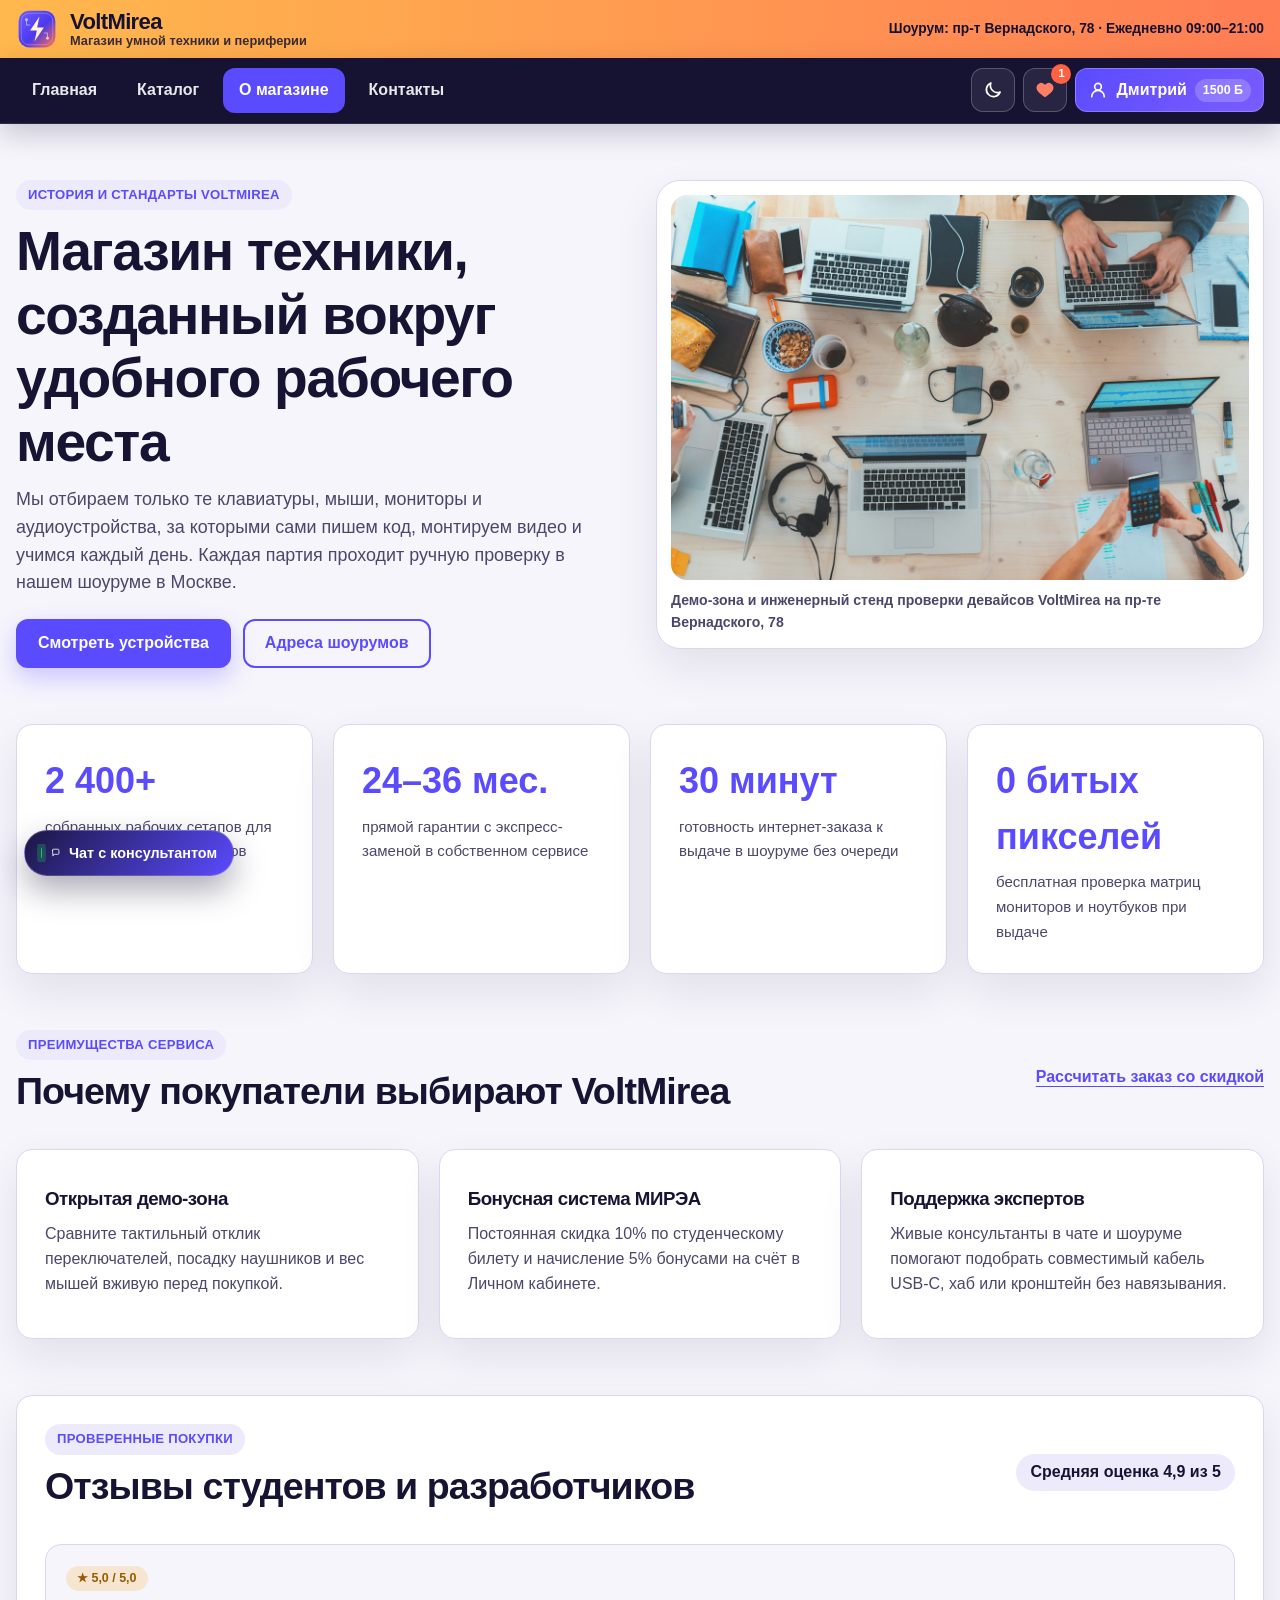
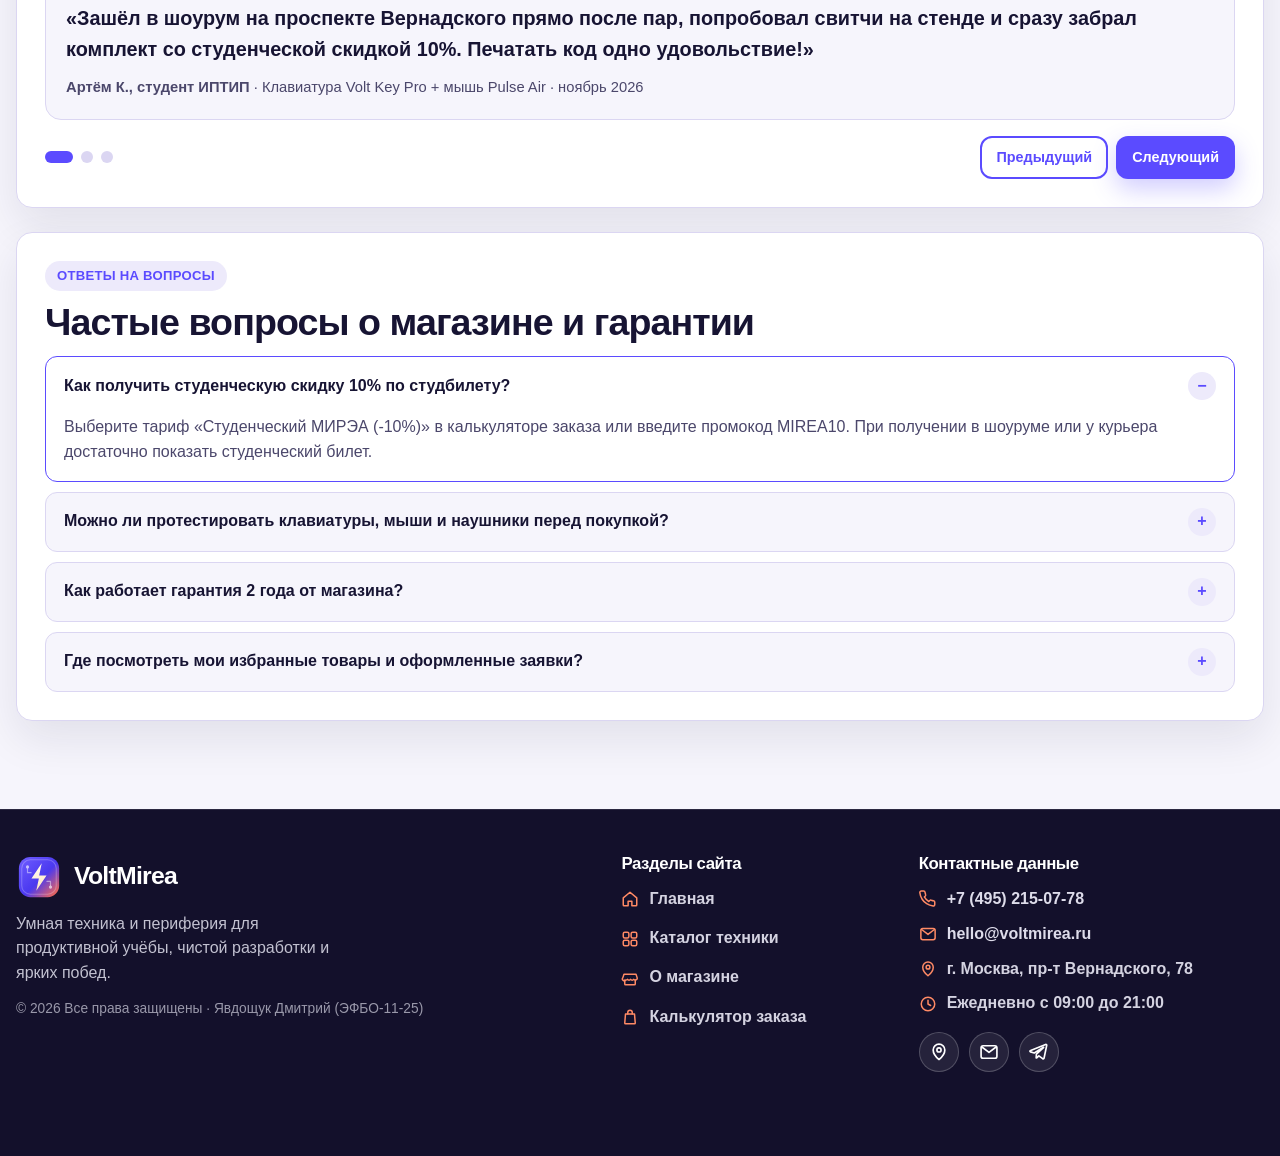
==== about.html @ ec775b54 "feat: redesign tech store on React UI and custom responsive CSS" ====
<!DOCTYPE html>
<html lang="ru">
<head>
  <meta charset="UTF-8">
  <meta name="viewport" content="width=device-width, initial-scale=1.0">
  <meta name="description" content="О магазине VoltMirea: демо-зона техники у кампуса МИРЭА, стандарты проверки, официальная гарантия, отзывы покупателей и частые вопросы.">
  <title>О магазине — VoltMirea</title>
  <script>document.documentElement.dataset.theme=localStorage.getItem('voltmirea-theme')||'light';</script>
  <link rel="stylesheet" href="css/style.css">
  <link rel="stylesheet" href="css/responsive.css">
</head>
<body data-page="about">
  <a class="skip-link" href="#main-content">Перейти к основному содержимому</a>

  <header id="react-header" class="site-header-wrap"></header>

  <main id="main-content" tabindex="-1">
    <section class="container section-block" aria-labelledby="about-title">
      <div class="product-hero-grid">
        <div>
          <span class="eyebrow-tag">История и стандарты VoltMirea</span>
          <h1 class="page-h1" id="about-title">Магазин техники, созданный вокруг удобного рабочего места</h1>
          <p class="lead-paragraph">
            Мы отбираем только те клавиатуры, мыши, мониторы и аудиоустройства, за которыми сами пишем код, монтируем видео и учимся каждый день. Каждая партия проходит ручную проверку в нашем шоуруме в Москве.
          </p>
          <div class="hero-cta-row">
            <a class="btn-volt btn-volt--primary" href="catalog.html">Смотреть устройства</a>
            <a class="btn-volt btn-volt--outline" href="contacts.html">Адреса шоурумов</a>
          </div>
        </div>

        <figure class="framed-figure">
          <picture>
            <source media="(min-width: 1024px)" srcset="images/store-showroom-1200.jpg 1200w" sizes="560px">
            <img
              src="images/store-showroom-800.jpg"
              srcset="images/store-showroom-480.jpg 480w, images/store-showroom-800.jpg 800w, images/store-showroom-1200.jpg 1200w"
              sizes="(max-width: 1023px) 92vw, 560px"
              alt="Команда инженеров и консультантов VoltMirea тестирует ноутбуки и периферию за общим столом"
              width="1200"
              height="800"
            >
          </picture>
          <figcaption>Демо-зона и инженерный стенд проверки девайсов VoltMirea на пр-те Вернадского, 78</figcaption>
        </figure>
      </div>
    </section>

    <section class="container section-block" aria-labelledby="stats-title">
      <h2 class="visually-hidden" id="stats-title">Ключевые показатели магазина</h2>
      <div class="stats-four-grid">
        <div class="stat-tile">
          <strong>2 400+</strong>
          <span>собранных рабочих сетапов для студентов и IT-специалистов</span>
        </div>
        <div class="stat-tile">
          <strong>24–36 мес.</strong>
          <span>прямой гарантии с экспресс-заменой в собственном сервисе</span>
        </div>
        <div class="stat-tile">
          <strong>30 минут</strong>
          <span>готовность интернет-заказа к выдаче в шоуруме без очереди</span>
        </div>
        <div class="stat-tile">
          <strong>0 битых пикселей</strong>
          <span>бесплатная проверка матриц мониторов и ноутбуков при выдаче</span>
        </div>
      </div>
    </section>

    <section class="container section-block" aria-labelledby="why-title">
      <div class="section-header-split">
        <div>
          <span class="eyebrow-tag">Преимущества сервиса</span>
          <h2 class="section-h2" id="why-title">Почему покупатели выбирают VoltMirea</h2>
        </div>
        <a class="text-arrow-link" href="order.html">Рассчитать заказ со скидкой</a>
      </div>

      <div class="pillars-grid">
        <article class="pillar-card">
          <h3>Открытая демо-зона</h3>
          <p>Сравните тактильный отклик переключателей, посадку наушников и вес мышей вживую перед покупкой.</p>
        </article>
        <article class="pillar-card">
          <h3>Бонусная система МИРЭА</h3>
          <p>Постоянная скидка 10% по студенческому билету и начисление 5% бонусами на счёт в Личном кабинете.</p>
        </article>
        <article class="pillar-card">
          <h3>Поддержка экспертов</h3>
          <p>Живые консультанты в чате и шоуруме помогают подобрать совместимый кабель USB-C, хаб или кронштейн без навязывания.</p>
        </article>
      </div>
    </section>

    <section class="container section-block section-block--last" aria-label="Отзывы и частые вопросы">
      <div id="react-about-app"></div>
    </section>
  </main>

  <footer id="react-footer" class="site-footer"></footer>
  <div id="react-floating-widgets"></div>

  <script src="js/vendor/react.production.min.js"></script>
  <script src="js/vendor/react-dom.production.min.js"></script>
  <script src="js/logic.js"></script>
  <script src="js/components-shell.js"></script>
  <script src="js/components-pages.js"></script>
</body>
</html>
---- css/style.css ----
:root {
  --volt-deep: #161332;
  --volt-indigo: #231e4d;
  --volt-primary: #5b4bff;
  --volt-primary-dark: #4434e2;
  --volt-coral: #ff6242;
  --volt-amber: #f59e0b;
  --volt-mint: #0d9668;
  --volt-paper: #f6f5fc;
  --volt-surface: #ffffff;
  --volt-surface-soft: #edeafb;
  --volt-ink: #171433;
  --volt-muted: #4b476b;
  --volt-line: #dbd6f2;
  --volt-shadow: 0 18px 44px rgba(22, 19, 50, 0.09);
  --volt-radius-sm: 10px;
  --volt-radius-md: 16px;
  --volt-radius-lg: 24px;
  --ease-smooth: cubic-bezier(0.22, 1, 0.36, 1);
}

html[data-theme="dark"] {
  --volt-paper: #0e0c1d;
  --volt-surface: #17142e;
  --volt-surface-soft: #221d42;
  --volt-ink: #f4f3ff;
  --volt-muted: #b8b3dc;
  --volt-line: #312a5c;
  --volt-shadow: 0 20px 48px rgba(0, 0, 0, 0.42);
}

*,
*::before,
*::after {
  box-sizing: border-box;
}

html {
  scroll-behavior: smooth;
  scroll-padding-top: 96px;
  -webkit-text-size-adjust: 100%;
}

body {
  margin: 0;
  min-height: 100svh;
  display: flex;
  flex-direction: column;
  overflow-x: hidden;
  font-family: "Manrope", -apple-system, BlinkMacSystemFont, "Segoe UI", Roboto, Arial, sans-serif;
  font-size: 16px;
  line-height: 1.55;
  color: var(--volt-ink);
  background-color: var(--volt-paper);
  transition: background-color 200ms var(--ease-smooth), color 200ms var(--ease-smooth);
}

main {
  flex: 1 0 auto;
}

img,
picture,
svg,
iframe {
  display: block;
  max-width: 100%;
  height: auto;
}

button,
input,
select,
textarea {
  font: inherit;
  color: inherit;
}

button {
  cursor: pointer;
}

a {
  color: var(--volt-primary);
  text-decoration: none;
}

html[data-theme="dark"] a {
  color: #9e93ff;
}

a:focus-visible,
button:focus-visible,
input:focus-visible,
select:focus-visible,
textarea:focus-visible,
[tabindex]:focus-visible {
  outline: 3px solid var(--volt-coral);
  outline-offset: 3px;
}

.visually-hidden {
  position: absolute !important;
  width: 1px !important;
  height: 1px !important;
  padding: 0 !important;
  margin: -1px !important;
  overflow: hidden !important;
  clip: rect(0, 0, 0, 0) !important;
  white-space: nowrap !important;
  border: 0 !important;
}

.skip-link {
  position: fixed;
  top: 12px;
  left: 12px;
  z-index: 3000;
  padding: 12px 18px;
  border-radius: var(--volt-radius-sm);
  background: var(--volt-coral);
  color: #ffffff !important;
  font-weight: 800;
  transform: translateY(-220%);
  transition: transform 180ms var(--ease-smooth);
}

.skip-link:focus,
.skip-link:focus-visible {
  transform: translateY(0);
}

.container {
  width: min(100% - 32px, 1280px);
  margin-inline: auto;
}

.section-block {
  padding-top: clamp(32px, 5vw, 56px);
}

.section-block--tight {
  padding-top: clamp(24px, 3.5vw, 40px);
}

.section-block--last {
  padding-bottom: clamp(56px, 7vw, 88px);
}

h1,
h2,
h3,
h4 {
  margin: 0 0 12px;
  font-weight: 800;
  letter-spacing: -0.025em;
  line-height: 1.15;
}

p {
  margin: 0 0 14px;
}

.page-h1,
.hero-title {
  font-size: clamp(1.9rem, 5.2vw, 3.45rem);
}

.section-h2 {
  font-size: clamp(1.5rem, 3.5vw, 2.35rem);
}

.section-h3 {
  font-size: 1.25rem;
}

.lead-paragraph,
.hero-lead {
  max-width: 60ch;
  color: var(--volt-muted);
  font-size: clamp(1rem, 1.4vw, 1.16rem);
}

.muted-note {
  margin: 0;
  color: var(--volt-muted);
}

.eyebrow-tag {
  display: inline-block;
  margin-bottom: 10px;
  padding: 5px 12px;
  border-radius: 999px;
  font-size: 0.82rem;
  font-weight: 800;
  letter-spacing: 0.02em;
  text-transform: uppercase;
  background: var(--volt-surface-soft);
  color: var(--volt-primary);
}

html[data-theme="dark"] .eyebrow-tag {
  color: #b8afff;
}

.ui-icon {
  width: 20px;
  height: 20px;
  flex-shrink: 0;
}

/* Header & Navbar */
.site-header-wrap {
  position: relative;
  z-index: 1000;
}

.topbar {
  background: linear-gradient(90deg, #ffb84d 0%, #ff7d54 100%);
  color: #161332;
  padding-block: 10px;
}

.topbar__inner {
  display: flex;
  flex-direction: column;
  align-items: flex-start;
  gap: 6px;
}

.brand-link {
  display: inline-flex;
  align-items: center;
  gap: 12px;
  color: #161332 !important;
}

.brand-link__logo {
  width: 42px;
  height: 42px;
  border-radius: 12px;
  flex-shrink: 0;
}

.brand-link__text {
  display: flex;
  flex-direction: column;
  line-height: 1.15;
}

.brand-link__name {
  font-size: 1.38rem;
  font-weight: 800;
  letter-spacing: -0.03em;
}

.brand-link__sub {
  font-size: 0.8rem;
  font-weight: 700;
  opacity: 0.85;
}

.topbar__info {
  margin: 0;
  font-size: 0.86rem;
  font-weight: 700;
}

.main-navbar {
  background: var(--volt-deep);
  color: #ffffff;
  border-bottom: 1px solid rgba(255, 255, 255, 0.1);
  box-shadow: 0 10px 28px rgba(15, 12, 36, 0.2);
}

.main-navbar__inner {
  display: flex;
  flex-wrap: wrap;
  align-items: center;
  justify-content: space-between;
  gap: 10px;
  padding-block: 10px;
}

.burger-btn {
  display: inline-flex;
  align-items: center;
  justify-content: center;
  width: 44px;
  height: 44px;
  padding: 0;
  border-radius: 12px;
  border: 1px solid rgba(255, 255, 255, 0.26);
  background: rgba(255, 255, 255, 0.06);
  color: #ffffff;
}

.burger-btn__lines {
  position: relative;
  width: 20px;
  height: 2px;
  background: currentColor;
  border-radius: 2px;
  transition: background-color 160ms ease;
}

.burger-btn__lines::before,
.burger-btn__lines::after {
  content: "";
  position: absolute;
  left: 0;
  width: 20px;
  height: 2px;
  background: #ffffff;
  border-radius: 2px;
  transition: transform 180ms ease;
}

.burger-btn__lines::before {
  top: -6px;
}

.burger-btn__lines::after {
  top: 6px;
}

.burger-btn__lines.is-open {
  background: transparent;
}

.burger-btn__lines.is-open::before {
  transform: translateY(6px) rotate(45deg);
}

.burger-btn__lines.is-open::after {
  transform: translateY(-6px) rotate(-45deg);
}

.nav-links {
  display: none;
  width: 100%;
  order: 3;
  flex-direction: column;
  gap: 6px;
  list-style: none;
  margin: 4px 0 0;
  padding: 8px 0 4px;
  border-top: 1px solid rgba(255, 255, 255, 0.12);
}

.nav-links.is-open {
  display: flex;
}

.nav-links__link {
  display: flex;
  align-items: center;
  min-height: 44px;
  padding: 10px 16px;
  border-radius: 12px;
  color: rgba(255, 255, 255, 0.9) !important;
  font-weight: 700;
  transition: background-color 160ms ease, color 160ms ease;
}

.nav-links__link:hover {
  background: rgba(255, 255, 255, 0.12);
  color: #ffffff !important;
}

.nav-links__link.is-active {
  background: var(--volt-primary);
  color: #ffffff !important;
}

.nav-actions {
  display: flex;
  align-items: center;
  gap: 8px;
}

.nav-action-btn {
  position: relative;
  display: inline-flex;
  align-items: center;
  justify-content: center;
  width: 44px;
  height: 44px;
  border-radius: 12px;
  border: 1px solid rgba(255, 255, 255, 0.22);
  background: rgba(255, 255, 255, 0.08);
  color: #ffffff;
  transition: transform 150ms ease, border-color 150ms ease, background-color 150ms ease;
}

.nav-action-btn:hover {
  border-color: #ff9c7e;
  background: rgba(255, 255, 255, 0.16);
}

.nav-action-btn--fav svg {
  color: #ff7e66;
}

.nav-action-btn__badge {
  position: absolute;
  top: -5px;
  right: -5px;
  min-width: 20px;
  height: 20px;
  padding: 0 5px;
  border-radius: 999px;
  background: var(--volt-coral);
  color: #ffffff;
  font-size: 0.72rem;
  font-weight: 800;
  display: inline-flex;
  align-items: center;
  justify-content: center;
}

.cabinet-trigger-btn {
  display: inline-flex;
  align-items: center;
  gap: 8px;
  min-height: 44px;
  padding: 6px 12px;
  border-radius: 12px;
  border: 1px solid rgba(255, 255, 255, 0.24);
  background: linear-gradient(135deg, #5b4bff 0%, #7a5cff 100%);
  color: #ffffff;
  font-weight: 700;
}

.cabinet-trigger-btn__label {
  display: none;
}

.cabinet-trigger-btn__bonus {
  padding: 2px 8px;
  border-radius: 999px;
  background: rgba(255, 255, 255, 0.2);
  font-size: 0.78rem;
  font-weight: 800;
}

/* Buttons & Badges */
.btn-volt {
  display: inline-flex;
  align-items: center;
  justify-content: center;
  gap: 8px;
  min-height: 44px;
  padding: 10px 20px;
  border-radius: 12px;
  border: 2px solid transparent;
  font-weight: 800;
  text-align: center;
  transition: transform 150ms ease, background-color 160ms ease, border-color 160ms ease, color 160ms ease;
}

.btn-volt:active {
  transform: scale(0.98);
}

.btn-volt--lg {
  min-height: 50px;
  padding: 12px 24px;
  font-size: 1.02rem;
}

.btn-volt--sm {
  min-height: 40px;
  padding: 8px 14px;
  font-size: 0.9rem;
}

.btn-volt--full {
  width: 100%;
}

.btn-volt--primary {
  background: var(--volt-primary);
  color: #ffffff !important;
  box-shadow: 0 10px 24px rgba(91, 75, 255, 0.28);
}

.btn-volt--primary:hover {
  background: var(--volt-primary-dark);
  color: #ffffff !important;
}

.btn-volt--outline {
  background: transparent;
  border-color: var(--volt-primary);
  color: var(--volt-primary) !important;
}

html[data-theme="dark"] .btn-volt--outline {
  border-color: #9e93ff;
  color: #c5bdff !important;
}

.btn-volt--outline:hover {
  background: var(--volt-primary);
  color: #ffffff !important;
}

.btn-volt--ghost {
  background: var(--volt-surface-soft);
  color: var(--volt-ink) !important;
}

.btn-volt--ghost-light {
  background: rgba(255, 255, 255, 0.12);
  border-color: rgba(255, 255, 255, 0.34);
  color: #ffffff !important;
}

.btn-volt--ghost-light:hover {
  background: rgba(255, 255, 255, 0.22);
}

.btn-volt--light {
  background: #ffffff;
  color: #161332 !important;
}

.btn-volt--light:hover {
  background: #ffe7dc;
}

.btn-volt--disabled {
  background: var(--volt-surface-soft);
  color: var(--volt-muted) !important;
  cursor: not-allowed;
}

.badge-pill {
  display: inline-flex;
  align-items: center;
  padding: 5px 11px;
  border-radius: 999px;
  font-size: 0.78rem;
  font-weight: 800;
  line-height: 1.2;
}

.badge-pill--violet {
  background: rgba(91, 75, 255, 0.14);
  color: var(--volt-primary);
}

html[data-theme="dark"] .badge-pill--violet {
  background: rgba(139, 126, 255, 0.22);
  color: #cbc4ff;
}

.badge-pill--coral {
  background: rgba(255, 98, 66, 0.16);
  color: #d93f1f;
}

html[data-theme="dark"] .badge-pill--coral {
  background: rgba(255, 98, 66, 0.25);
  color: #ff9d88;
}

.badge-pill--mint {
  background: rgba(13, 150, 104, 0.15);
  color: #097551;
}

html[data-theme="dark"] .badge-pill--mint {
  background: rgba(16, 185, 129, 0.24);
  color: #6ee7b7;
}

.badge-pill--amber {
  background: rgba(245, 158, 11, 0.18);
  color: #9a5b00;
}

html[data-theme="dark"] .badge-pill--amber {
  color: #fcd34d;
}

.badge-pill--muted {
  background: var(--volt-surface-soft);
  color: var(--volt-muted);
}

/* Hero Section */
.hero-band {
  position: relative;
  padding-block: clamp(36px, 6vw, 68px);
  background: radial-gradient(circle at 85% 18%, rgba(255, 98, 66, 0.24), transparent 42%),
              radial-gradient(circle at 12% 80%, rgba(91, 75, 255, 0.35), transparent 48%),
              linear-gradient(135deg, #15122e 0%, #241d53 60%, #1b1640 100%);
  color: #ffffff;
}

.hero-band .eyebrow-tag {
  background: rgba(255, 255, 255, 0.13);
  color: #ffd0b8;
}

.hero-band .hero-lead {
  color: rgba(244, 243, 255, 0.86);
}

.hero-grid {
  display: grid;
  grid-template-columns: 1fr;
  gap: 28px;
  align-items: center;
}

.hero-cta-row {
  display: flex;
  flex-direction: column;
  gap: 12px;
  margin-top: 22px;
}

.hero-showcase-card {
  padding: 18px;
  border-radius: var(--volt-radius-lg);
  background: rgba(255, 255, 255, 0.96);
  color: #161332;
  box-shadow: 0 24px 54px rgba(7, 5, 22, 0.4);
}

.hero-showcase-card__tag {
  margin: 0 0 10px;
  font-size: 0.82rem;
  font-weight: 800;
  text-transform: uppercase;
  letter-spacing: 0.04em;
  color: #4434e2;
}

.hero-showcase-card__img {
  width: 100%;
  aspect-ratio: 3 / 2;
  object-fit: cover;
  border-radius: var(--volt-radius-md);
}

.hero-showcase-card__foot {
  display: flex;
  flex-wrap: wrap;
  align-items: flex-end;
  justify-content: space-between;
  gap: 12px;
  margin-top: 14px;
}

.hero-showcase-card__sub {
  margin: 6px 0 0;
  font-size: 0.88rem;
  font-weight: 600;
  color: #4b476b;
}

.hero-showcase-card__price {
  margin: 0;
  font-size: 1.45rem;
  font-weight: 800;
  color: #161332;
}

/* Section Headers, Cards & Grids */
.section-header-split {
  display: flex;
  flex-direction: column;
  align-items: flex-start;
  justify-content: space-between;
  gap: 14px;
  margin-bottom: 24px;
}

.text-arrow-link {
  font-weight: 800;
  text-decoration: underline;
  text-underline-offset: 4px;
}

.pillars-grid,
.cards-grid-three,
.products-grid,
.stats-four-grid {
  display: grid;
  grid-template-columns: 1fr;
  gap: 20px;
}

.pillar-card,
.surface-card,
.stat-tile {
  padding: clamp(20px, 3vw, 28px);
  border-radius: var(--volt-radius-md);
  background: var(--volt-surface);
  border: 1px solid var(--volt-line);
  box-shadow: var(--volt-shadow);
}

.pillar-card h3 {
  margin-top: 10px;
}

.pillar-card p {
  color: var(--volt-muted);
}

.stat-tile strong {
  display: block;
  font-size: clamp(1.65rem, 3vw, 2.25rem);
  font-weight: 800;
  color: var(--volt-primary);
  margin-bottom: 6px;
}

html[data-theme="dark"] .stat-tile strong {
  color: #a99fff;
}

.stat-tile span {
  color: var(--volt-muted);
  font-size: 0.94rem;
}

.highlight-callout {
  margin-bottom: 24px;
  padding: 16px 20px;
  border-radius: var(--volt-radius-md);
  border-left: 5px solid var(--volt-coral);
  background: var(--volt-surface-soft);
}

.highlight-callout code {
  padding: 2px 7px;
  border-radius: 6px;
  background: var(--volt-surface);
  font-weight: 800;
}

/* Product Cards */
.device-card {
  display: flex;
  flex-direction: column;
  min-width: 0;
  border-radius: var(--volt-radius-md);
  background: var(--volt-surface);
  border: 1px solid var(--volt-line);
  box-shadow: var(--volt-shadow);
  overflow: hidden;
  transition: transform 200ms var(--ease-smooth), border-color 200ms ease;
}

.device-card:hover {
  transform: translateY(-4px);
  border-color: var(--volt-primary);
}

.device-card--out {
  opacity: 0.88;
}

.device-card__media {
  display: block;
  overflow: hidden;
  background: var(--volt-surface-soft);
}

.device-card__img {
  width: 100%;
  aspect-ratio: 3 / 2;
  object-fit: cover;
  transition: transform 320ms var(--ease-smooth);
}

.device-card:hover .device-card__img {
  transform: scale(1.03);
}

.device-card__body {
  display: flex;
  flex: 1 1 auto;
  flex-direction: column;
  padding: 18px;
}

.device-card__top {
  display: flex;
  align-items: center;
  justify-content: space-between;
  gap: 10px;
  margin-bottom: 10px;
}

.fav-heart-btn {
  display: inline-flex;
  align-items: center;
  justify-content: center;
  width: 40px;
  height: 40px;
  border-radius: 50%;
  border: 1px solid var(--volt-line);
  background: var(--volt-surface-soft);
  color: var(--volt-muted);
  transition: transform 150ms ease, color 150ms ease, border-color 150ms ease;
}

.fav-heart-btn:hover {
  transform: scale(1.06);
  color: var(--volt-coral);
}

.fav-heart-btn.is-active {
  color: var(--volt-coral);
  border-color: rgba(255, 98, 66, 0.45);
  background: rgba(255, 98, 66, 0.12);
}

.device-card__cat {
  margin: 0 0 6px;
  font-size: 0.82rem;
  font-weight: 700;
  color: var(--volt-muted);
}

.device-card__title {
  font-size: 1.16rem;
  margin-bottom: 8px;
  overflow-wrap: anywhere;
}

.device-card__title a {
  color: var(--volt-ink) !important;
}

.device-card__title a:hover {
  color: var(--volt-primary) !important;
}

.device-card__desc {
  color: var(--volt-muted);
  font-size: 0.93rem;
  margin-bottom: 16px;
  overflow-wrap: anywhere;
}

.device-card__price-row {
  margin-top: auto;
  display: flex;
  align-items: baseline;
  gap: 10px;
  margin-bottom: 14px;
}

.device-card__price {
  font-size: 1.32rem;
  font-weight: 800;
}

.device-card__old {
  font-size: 0.92rem;
  color: var(--volt-muted);
}

.device-card__actions {
  display: grid;
  grid-template-columns: 1fr 1fr;
  gap: 8px;
}

/* CTA Strip */
.cta-strip {
  display: flex;
  flex-direction: column;
  gap: 18px;
  padding: clamp(22px, 4vw, 36px);
  border-radius: var(--volt-radius-lg);
  background: linear-gradient(135deg, var(--volt-surface-soft) 0%, var(--volt-surface) 100%);
  border: 1px solid var(--volt-line);
}

.cta-strip__btns {
  display: flex;
  flex-direction: column;
  gap: 10px;
}

/* Catalog Page */
.catalog-top-controls {
  display: grid;
  gap: 16px;
  margin-bottom: 24px;
}

.filter-pills,
.product-switcher {
  display: flex;
  flex-wrap: wrap;
  gap: 8px;
}

.filter-pill {
  min-height: 42px;
  padding: 8px 16px;
  border-radius: 999px;
  border: 1px solid var(--volt-line);
  background: var(--volt-surface);
  font-weight: 700;
  font-size: 0.9rem;
  transition: background-color 150ms ease, color 150ms ease, border-color 150ms ease;
}

.filter-pill:hover {
  border-color: var(--volt-primary);
}

.filter-pill.is-active {
  background: var(--volt-primary);
  border-color: var(--volt-primary);
  color: #ffffff;
}

.search-sort-bar {
  display: grid;
  grid-template-columns: 1fr;
  gap: 14px;
  padding: 18px;
  border-radius: var(--volt-radius-md);
  background: var(--volt-surface);
  border: 1px solid var(--volt-line);
}

.catalog-layout {
  display: grid;
  grid-template-columns: 1fr;
  gap: 24px;
}

.catalog-filters {
  order: -1;
  min-width: 0;
  padding: 20px;
  border-radius: var(--volt-radius-md);
  background: var(--volt-surface);
  border: 1px solid var(--volt-line);
  box-shadow: var(--volt-shadow);
}

.catalog-filters__title {
  font-size: 1.15rem;
  margin-bottom: 14px;
}

.filters-stack {
  display: grid;
  gap: 14px;
}

.catalog-filters__count {
  margin: 0;
  font-size: 0.9rem;
  font-weight: 700;
  color: var(--volt-muted);
}

.catalog-results {
  min-width: 0;
}

.empty-state-box {
  padding: 32px 20px;
  text-align: center;
  border-radius: var(--volt-radius-md);
  background: var(--volt-surface);
  border: 1px dashed var(--volt-line);
}

/* Forms & Inputs */
.field-box,
.order-form__field {
  display: grid;
  gap: 6px;
  min-width: 0;
}

.field-label {
  font-size: 0.9rem;
  font-weight: 700;
}

.field-input {
  width: 100%;
  min-height: 46px;
  padding: 10px 14px;
  border-radius: 12px;
  border: 1px solid var(--volt-line);
  background: var(--volt-paper);
  color: var(--volt-ink);
}

.field-input:focus {
  border-color: var(--volt-primary);
  background: var(--volt-surface);
}

textarea.field-input {
  min-height: 110px;
  resize: vertical;
}

.check-row,
.check-tile {
  display: flex;
  align-items: flex-start;
  gap: 10px;
  font-weight: 600;
  cursor: pointer;
}

.check-row input,
.check-tile input {
  width: 20px;
  height: 20px;
  margin-top: 2px;
  flex-shrink: 0;
  accent-color: var(--volt-primary);
}

.check-tile {
  padding: 12px 14px;
  border-radius: 12px;
  border: 1px solid var(--volt-line);
  background: var(--volt-paper);
}

/* Product Detail Page & Adaptive Table */
.product-page-flow {
  display: grid;
  gap: 24px;
}

.breadcrumbs-bar {
  font-size: 0.9rem;
  font-weight: 700;
  color: var(--volt-muted);
}

.product-hero-grid {
  display: grid;
  grid-template-columns: minmax(0, 1fr);
  gap: 24px;
  align-items: start;
}

.product-media-card,
.framed-figure {
  margin: 0;
  padding: 14px;
  border-radius: var(--volt-radius-lg);
  background: var(--volt-surface);
  border: 1px solid var(--volt-line);
  box-shadow: var(--volt-shadow);
}

.product-media-card__img,
.framed-figure img {
  width: 100%;
  aspect-ratio: 3 / 2;
  object-fit: cover;
  border-radius: var(--volt-radius-md);
}

.framed-figure figcaption {
  margin-top: 10px;
  font-size: 0.88rem;
  font-weight: 600;
  color: var(--volt-muted);
}

.product-summary-panel {
  padding: clamp(20px, 3vw, 30px);
  border-radius: var(--volt-radius-lg);
  background: var(--volt-surface);
  border: 1px solid var(--volt-line);
  box-shadow: var(--volt-shadow);
}

.specs-mini-grid {
  display: grid;
  grid-template-columns: 1fr;
  gap: 10px;
  margin-block: 18px;
}

.specs-mini-card {
  padding: 12px 14px;
  border-radius: 12px;
  background: var(--volt-paper);
  border: 1px solid var(--volt-line);
}

.specs-mini-card span {
  display: block;
  font-size: 0.8rem;
  color: var(--volt-muted);
}

.product-buy-bar {
  display: flex;
  flex-direction: column;
  gap: 14px;
  padding-top: 16px;
  border-top: 1px solid var(--volt-line);
}

.product-buy-bar__price {
  font-size: 1.85rem;
  font-weight: 800;
  margin-right: 10px;
}

.product-buy-bar__btns {
  display: flex;
  flex-direction: column;
  gap: 10px;
}

.table-wrapper {
  width: 100%;
  min-width: 0;
  overflow-x: auto;
  -webkit-overflow-scrolling: touch;
  border-radius: 12px;
  border: 1px solid var(--volt-line);
}

.product-table {
  width: 100%;
  min-width: 580px;
  border-collapse: collapse;
}

.product-table th,
.product-table td {
  padding: 13px 16px;
  border-bottom: 1px solid var(--volt-line);
  text-align: left;
}

.product-table thead th {
  background: var(--volt-surface-soft);
  font-weight: 800;
}

.product-table tbody tr:last-child th,
.product-table tbody tr:last-child td {
  border-bottom: none;
}

/* Checklist */
.checklist-header {
  display: flex;
  flex-wrap: wrap;
  align-items: flex-start;
  justify-content: space-between;
  gap: 12px;
  margin-bottom: 14px;
}

.progress-track {
  height: 10px;
  border-radius: 999px;
  background: var(--volt-surface-soft);
  overflow: hidden;
  margin-bottom: 18px;
}

.progress-track__fill {
  height: 100%;
  background: linear-gradient(90deg, var(--volt-primary), var(--volt-coral));
  transition: width 240ms var(--ease-smooth);
}

.checklist-grid {
  display: grid;
  grid-template-columns: 1fr;
  gap: 10px;
}

.checklist-tile {
  display: flex;
  align-items: flex-start;
  gap: 10px;
  padding: 12px 14px;
  border-radius: 12px;
  border: 1px solid var(--volt-line);
  background: var(--volt-paper);
  font-weight: 600;
  cursor: pointer;
}

.checklist-tile input {
  width: 20px;
  height: 20px;
  margin-top: 2px;
  flex-shrink: 0;
  accent-color: var(--volt-mint);
}

.checklist-tile.is-done {
  border-color: rgba(13, 150, 104, 0.45);
  background: rgba(13, 150, 104, 0.08);
}

/* Order Calculator */
.order-two-col {
  display: grid;
  grid-template-columns: minmax(0, 1fr);
  gap: 24px;
  align-items: start;
}

.order-form {
  display: grid;
  grid-template-columns: 1fr;
  gap: 16px;
}

.addons-grid {
  display: grid;
  grid-template-columns: 1fr;
  gap: 10px;
}

.promo-inline-row {
  display: flex;
  flex-direction: column;
  gap: 10px;
}

.promo-hint {
  font-size: 0.85rem;
  font-weight: 700;
  color: var(--volt-muted);
}

.calc-box {
  padding: 18px;
  border-radius: var(--volt-radius-md);
  background: linear-gradient(135deg, #1b1642 0%, #2b2266 100%);
  color: #ffffff;
  display: grid;
  gap: 8px;
}

.calc-box__row {
  display: flex;
  justify-content: space-between;
  gap: 12px;
  font-size: 0.94rem;
  color: rgba(255, 255, 255, 0.86);
}

.calc-box__row--discount strong {
  color: #ff9c7e;
}

.calc-box__total {
  display: flex;
  align-items: baseline;
  justify-content: space-between;
  gap: 12px;
  padding-top: 10px;
  margin-top: 4px;
  border-top: 1px solid rgba(255, 255, 255, 0.18);
  font-weight: 800;
}

.calc-box__sum {
  font-size: 1.65rem;
  font-weight: 800;
  color: #ffd37a;
}

.status-banner {
  margin: 0;
  padding: 14px 16px;
  border-radius: 12px;
  font-weight: 700;
}

.status-banner--success {
  background: rgba(13, 150, 104, 0.14);
  border: 1px solid rgba(13, 150, 104, 0.4);
  color: var(--volt-ink);
}

.status-banner--error {
  background: rgba(255, 98, 66, 0.15);
  border: 1px solid rgba(255, 98, 66, 0.45);
  color: var(--volt-ink);
}

.inline-link-btn {
  padding: 0;
  border: none;
  background: none;
  color: var(--volt-primary);
  font-weight: 800;
  text-decoration: underline;
}

/* About & Contacts */
.about-interactive-stack {
  display: grid;
  gap: 24px;
}

.rating-chip {
  padding: 6px 14px;
  border-radius: 999px;
  background: var(--volt-surface-soft);
  font-weight: 800;
}

.review-card-body {
  padding: 20px;
  border-radius: var(--volt-radius-md);
  background: var(--volt-paper);
  border: 1px solid var(--volt-line);
}

.review-quote {
  margin: 12px 0;
  font-size: clamp(1.04rem, 1.8vw, 1.24rem);
  font-weight: 600;
}

.review-author {
  margin: 0;
  font-size: 0.92rem;
  color: var(--volt-muted);
}

.carousel-controls-row {
  display: flex;
  flex-wrap: wrap;
  align-items: center;
  justify-content: space-between;
  gap: 12px;
  margin-top: 16px;
}

.carousel-dots {
  display: flex;
  gap: 8px;
}

.carousel-dot {
  width: 12px;
  height: 12px;
  padding: 0;
  border-radius: 999px;
  border: none;
  background: var(--volt-line);
}

.carousel-dot.is-active {
  width: 28px;
  background: var(--volt-primary);
}

.carousel-nav-btns {
  display: flex;
  gap: 8px;
}

.faq-accordion {
  display: grid;
  gap: 10px;
}

.faq-card {
  border-radius: 12px;
  border: 1px solid var(--volt-line);
  background: var(--volt-paper);
}

.faq-card.is-open {
  border-color: var(--volt-primary);
  background: var(--volt-surface);
}

.faq-card__trigger {
  width: 100%;
  display: flex;
  align-items: center;
  justify-content: space-between;
  gap: 12px;
  padding: 15px 18px;
  border: none;
  background: transparent;
  text-align: left;
  font-weight: 800;
}

.faq-card__sign {
  width: 28px;
  height: 28px;
  border-radius: 50%;
  background: var(--volt-surface-soft);
  color: var(--volt-primary);
  display: inline-flex;
  align-items: center;
  justify-content: center;
  flex-shrink: 0;
}

.faq-card__answer {
  padding: 0 18px 16px;
  margin: 0;
  color: var(--volt-muted);
}

.keyval-list {
  list-style: none;
  margin: 14px 0 0;
  padding: 0;
  display: grid;
  gap: 10px;
}

.keyval-list li {
  display: flex;
  flex-wrap: wrap;
  justify-content: space-between;
  gap: 8px;
  padding-bottom: 10px;
  border-bottom: 1px dashed var(--volt-line);
}

.keyval-list li:last-child {
  border-bottom: none;
  padding-bottom: 0;
}

.map-split-grid {
  display: grid;
  grid-template-columns: minmax(0, 1fr);
  gap: 20px;
}

.visit-card {
  padding: clamp(22px, 4vw, 34px);
  border-radius: var(--volt-radius-lg);
  background: linear-gradient(145deg, #181438 0%, #2c2368 100%);
  color: #ffffff;
  display: flex;
  flex-direction: column;
  justify-content: space-between;
  gap: 20px;
}

.visit-card .eyebrow-tag {
  background: rgba(255, 255, 255, 0.14);
  color: #ffd0b8;
}

.visit-card__lead {
  color: rgba(255, 255, 255, 0.84);
}

.visit-card__addr {
  font-style: normal;
  display: grid;
  gap: 6px;
}

.visit-card__addr a {
  color: #ffd37a !important;
  font-weight: 800;
}

.map-embed-card {
  border-radius: var(--volt-radius-lg);
  overflow: hidden;
  border: 1px solid var(--volt-line);
  min-height: 320px;
}

.map-embed-card iframe {
  width: 100%;
  height: 100%;
  min-height: 320px;
  border: 0;
}

.contacts-feedback-box {
  display: grid;
  gap: 16px;
}

/* 3-Column Footer strictly per assignment */
.site-footer {
  background: #13102b;
  color: rgba(244, 243, 255, 0.88);
  padding: 44px 0 96px;
  border-top: 1px solid rgba(255, 255, 255, 0.1);
}

.footer-three-col {
  display: grid;
  grid-template-columns: 1fr;
  gap: 32px;
}

.footer-logo-row {
  display: inline-flex;
  align-items: center;
  gap: 12px;
  margin-bottom: 12px;
  color: #ffffff !important;
}

.footer-logo-row__graphic {
  width: 46px;
  height: 46px;
  border-radius: 13px;
  flex-shrink: 0;
}

.footer-logo-row__wordmark {
  font-size: 1.55rem;
  font-weight: 800;
  letter-spacing: -0.03em;
}

.footer-slogan {
  max-width: 36ch;
  color: rgba(244, 243, 255, 0.78);
  margin-bottom: 12px;
}

.footer-copyright {
  margin: 0;
  font-size: 0.86rem;
  color: rgba(244, 243, 255, 0.6);
}

.footer-heading {
  font-size: 1.05rem;
  color: #ffffff;
  margin-bottom: 14px;
}

.footer-nav-list,
.footer-contacts-list {
  list-style: none;
  margin: 0;
  padding: 0;
  display: grid;
  gap: 10px;
}

.footer-nav-link,
.footer-contacts-list li {
  display: inline-flex;
  align-items: center;
  gap: 10px;
  color: rgba(244, 243, 255, 0.86) !important;
  font-weight: 600;
}

.footer-nav-link:hover,
.footer-contacts-list a:hover {
  color: #ffb84d !important;
}

.footer-contacts-list a {
  color: rgba(244, 243, 255, 0.9) !important;
}

.footer-address {
  font-style: normal;
}

.footer-icon {
  width: 18px;
  height: 18px;
  color: #ff8a65;
  flex-shrink: 0;
}

.footer-social-row {
  display: flex;
  gap: 10px;
  margin-top: 16px;
}

.social-pill {
  width: 40px;
  height: 40px;
  border-radius: 50%;
  border: 1px solid rgba(255, 255, 255, 0.2);
  background: rgba(255, 255, 255, 0.08);
  color: #ffffff !important;
  display: inline-flex;
  align-items: center;
  justify-content: center;
  transition: background-color 150ms ease, transform 150ms ease;
}

.social-pill:hover {
  background: var(--volt-primary);
  transform: translateY(-2px);
}

/* Floating Left Chat Widget */
.chat-widget {
  position: fixed;
  left: 14px;
  bottom: 14px;
  z-index: 1200;
}

.chat-launcher {
  display: inline-flex;
  align-items: center;
  gap: 9px;
  min-height: 46px;
  padding: 8px 16px;
  white-space: nowrap;
  border-radius: 999px;
  border: 1px solid rgba(255, 255, 255, 0.22);
  background: linear-gradient(135deg, #1b1642 0%, #5b4bff 100%);
  color: #ffffff;
  font-weight: 800;
  font-size: 0.9rem;
  box-shadow: 0 14px 32px rgba(22, 19, 50, 0.36);
}

.chat-launcher__dot {
  width: 10px;
  height: 10px;
  border-radius: 50%;
  background: #22c55e;
  box-shadow: 0 0 0 4px rgba(34, 197, 94, 0.28);
}

.chat-launcher__label {
  display: none;
}

.chat-panel {
  width: min(calc(100vw - 28px), 360px);
  margin-bottom: 10px;
  border-radius: 20px;
  background: var(--volt-surface);
  border: 1px solid var(--volt-line);
  box-shadow: 0 24px 56px rgba(12, 10, 30, 0.34);
  overflow: hidden;
  display: flex;
  flex-direction: column;
}

.chat-panel__head {
  display: flex;
  align-items: center;
  justify-content: space-between;
  gap: 10px;
  padding: 14px 16px;
  background: linear-gradient(135deg, #1b1642 0%, #3d319c 100%);
  color: #ffffff;
}

.chat-panel__agent {
  display: flex;
  align-items: center;
  gap: 10px;
}

.chat-panel__avatar {
  width: 38px;
  height: 38px;
  border-radius: 50%;
  background: var(--volt-coral);
  color: #ffffff;
  font-weight: 800;
  font-size: 0.85rem;
  display: inline-flex;
  align-items: center;
  justify-content: center;
}

.chat-panel__name {
  display: block;
  font-size: 0.92rem;
}

.chat-panel__status {
  display: block;
  font-size: 0.76rem;
  opacity: 0.84;
}

.chat-panel__messages {
  max-height: 240px;
  overflow-y: auto;
  padding: 14px;
  display: grid;
  gap: 10px;
  background: var(--volt-paper);
}

.chat-bubble {
  max-width: 88%;
  padding: 10px 13px;
  border-radius: 14px;
  font-size: 0.88rem;
}

.chat-bubble--bot {
  justify-self: start;
  background: var(--volt-surface);
  border: 1px solid var(--volt-line);
}

.chat-bubble--user {
  justify-self: end;
  background: var(--volt-primary);
  color: #ffffff;
}

.chat-bubble__text {
  margin: 0 0 4px;
}

.chat-bubble__time {
  font-size: 0.7rem;
  opacity: 0.7;
}

.chat-panel__chips {
  display: flex;
  flex-wrap: wrap;
  gap: 6px;
  padding: 10px 12px;
  border-top: 1px solid var(--volt-line);
  background: var(--volt-surface);
}

.chat-chip {
  padding: 5px 10px;
  border-radius: 999px;
  border: 1px solid var(--volt-line);
  background: var(--volt-surface-soft);
  font-size: 0.76rem;
  font-weight: 700;
}

.chat-chip:hover {
  background: var(--volt-primary);
  color: #ffffff;
}

.chat-panel__form {
  display: flex;
  gap: 8px;
  padding: 10px 12px;
  border-top: 1px solid var(--volt-line);
  background: var(--volt-surface);
}

.chat-panel__input {
  flex: 1 1 auto;
  min-width: 0;
  min-height: 40px;
  padding: 8px 12px;
  border-radius: 10px;
  border: 1px solid var(--volt-line);
  background: var(--volt-paper);
}

.chat-panel__send {
  width: 42px;
  height: 40px;
  border-radius: 10px;
  border: none;
  background: var(--volt-primary);
  color: #ffffff;
  display: inline-flex;
  align-items: center;
  justify-content: center;
  flex-shrink: 0;
}

/* Stylized Right Top Button (NO ARROW — Bolt + Progress Ring Capsule!) */
.volt-top-capsule {
  position: fixed;
  right: 14px;
  bottom: 14px;
  z-index: 1180;
  display: inline-flex;
  align-items: center;
  gap: 9px;
  min-height: 48px;
  padding: 6px 14px 6px 8px;
  border-radius: 999px;
  border: 1px solid rgba(255, 255, 255, 0.24);
  background: linear-gradient(135deg, #211b4e 0%, #ff6242 140%);
  color: #ffffff;
  box-shadow: 0 14px 32px rgba(22, 19, 50, 0.34);
  opacity: 0;
  pointer-events: none;
  transform: translateY(16px);
  transition: opacity 200ms ease, transform 200ms var(--ease-smooth);
}

.volt-top-capsule.is-visible {
  opacity: 1;
  pointer-events: auto;
  transform: translateY(0);
}

.volt-top-capsule__ring-wrap {
  position: relative;
  width: 36px;
  height: 36px;
  display: inline-flex;
  align-items: center;
  justify-content: center;
}

.volt-top-capsule__ring {
  width: 36px;
  height: 36px;
  transform: rotate(-90deg);
}

.volt-top-capsule__track {
  fill: rgba(255, 255, 255, 0.1);
  stroke: rgba(255, 255, 255, 0.22);
  stroke-width: 3;
}

.volt-top-capsule__fill {
  fill: none;
  stroke: #ffd37a;
  stroke-width: 3;
  stroke-linecap: round;
}

.volt-top-capsule__bolt {
  position: absolute;
  width: 16px;
  height: 16px;
  color: #ffd37a;
}

.volt-top-capsule__meta {
  display: flex;
  flex-direction: column;
  align-items: flex-start;
  line-height: 1.05;
}

.volt-top-capsule__title {
  font-size: 0.82rem;
  font-weight: 800;
}

.volt-top-capsule__pct {
  font-size: 0.7rem;
  color: #ffd37a;
  font-weight: 700;
}

/* Modals (Personal Cabinet & Quick Order) */
.modal-backdrop-layer {
  position: fixed;
  inset: 0;
  z-index: 2200;
  padding: 16px;
  background: rgba(11, 9, 26, 0.68);
  backdrop-filter: blur(4px);
  display: flex;
  align-items: center;
  justify-content: center;
}

.modal-card {
  width: min(100%, 520px);
  max-height: calc(100svh - 32px);
  overflow-y: auto;
  padding: clamp(18px, 3vw, 28px);
  border-radius: var(--volt-radius-lg);
  background: var(--volt-surface);
  border: 1px solid var(--volt-line);
  box-shadow: 0 28px 68px rgba(0, 0, 0, 0.44);
}

.modal-card--wide {
  width: min(100%, 720px);
}

.modal-card__header {
  display: flex;
  align-items: flex-start;
  justify-content: space-between;
  gap: 12px;
  margin-bottom: 18px;
}

.modal-card__title {
  margin: 0;
  font-size: 1.4rem;
}

.icon-close-btn {
  width: 40px;
  height: 40px;
  border-radius: 50%;
  border: 1px solid rgba(150, 144, 196, 0.35);
  background: transparent;
  color: inherit;
  display: inline-flex;
  align-items: center;
  justify-content: center;
  flex-shrink: 0;
}

.cabinet-tabs {
  display: flex;
  flex-wrap: wrap;
  gap: 8px;
  margin-bottom: 18px;
  padding-bottom: 12px;
  border-bottom: 1px solid var(--volt-line);
}

.cabinet-tab {
  min-height: 40px;
  padding: 8px 14px;
  border-radius: 10px;
  border: 1px solid var(--volt-line);
  background: var(--volt-paper);
  font-weight: 800;
  font-size: 0.88rem;
}

.cabinet-tab.is-active {
  background: var(--volt-primary);
  border-color: var(--volt-primary);
  color: #ffffff;
}

.cabinet-section,
.cabinet-form,
.cabinet-list {
  display: grid;
  gap: 14px;
}

.loyalty-banner {
  padding: 18px;
  border-radius: var(--volt-radius-md);
  background: linear-gradient(135deg, #231c58 0%, #5b4bff 100%);
  color: #ffffff;
  display: flex;
  flex-wrap: wrap;
  align-items: center;
  justify-content: space-between;
  gap: 14px;
}

.loyalty-banner__label {
  margin: 0;
  font-size: 0.8rem;
  font-weight: 800;
  text-transform: uppercase;
  color: #ffd37a;
}

.loyalty-banner__points {
  margin: 4px 0;
  font-size: 1.7rem;
  font-weight: 800;
}

.loyalty-banner__hint {
  margin: 0;
  font-size: 0.85rem;
  opacity: 0.88;
}

.form-grid-two {
  display: grid;
  grid-template-columns: 1fr;
  gap: 12px;
}

.cabinet-item,
.cabinet-order-row,
.quick-product-preview {
  display: flex;
  flex-wrap: wrap;
  align-items: center;
  justify-content: space-between;
  gap: 12px;
  padding: 12px 14px;
  border-radius: 14px;
  background: var(--volt-paper);
  border: 1px solid var(--volt-line);
}

.cabinet-item__img,
.quick-product-preview img {
  width: 84px;
  height: 58px;
  object-fit: cover;
  border-radius: 10px;
}

.cabinet-item__info {
  flex: 1 1 180px;
}

.cabinet-item__title {
  font-weight: 800;
  color: var(--volt-ink) !important;
}

.cabinet-item__meta,
.cabinet-order-row__name {
  margin: 4px 0;
  font-size: 0.9rem;
  color: var(--volt-muted);
}

.cabinet-item__actions,
.modal-actions-row {
  display: flex;
  flex-wrap: wrap;
  gap: 10px;
}

.cabinet-order-row__sum {
  font-size: 1.2rem;
}
---- css/responsive.css ----
/*
  Адаптивные стили VoltMirea (Контрольная работа №3).
  Подход: Mobile First (только min-width медиазапросы).
  Целевые контрольные ширины: 360px, 430px, 768px, 1024px, 1440px.
*/

@media (min-width: 430px) {
  .hero-cta-row,
  .cta-strip__btns,
  .product-buy-bar__btns,
  .promo-inline-row {
    flex-direction: row;
    flex-wrap: wrap;
  }

  .promo-inline-row .field-input {
    flex: 1 1 200px;
  }

  .cabinet-trigger-btn__label,
  .chat-launcher__label {
    display: inline;
  }

  .specs-mini-grid {
    grid-template-columns: repeat(2, minmax(0, 1fr));
  }
}

@media (min-width: 640px) {
  .products-grid,
  .cards-grid-three,
  .stats-four-grid,
  .form-grid-two,
  .checklist-grid {
    grid-template-columns: repeat(2, minmax(0, 1fr));
  }

  .filters-stack {
    grid-template-columns: repeat(2, minmax(0, 1fr));
    align-items: end;
  }

  .filters-stack .check-row,
  .filters-stack .catalog-filters__count,
  .filters-stack .btn-volt {
    grid-column: 1 / -1;
  }
}

@media (min-width: 768px) {
  .topbar__inner {
    flex-direction: row;
    align-items: center;
    justify-content: space-between;
  }

  .site-header-wrap {
    position: sticky;
    top: 0;
  }

  .topbar {
    padding-block: 8px;
  }

  .section-header-split,
  .cta-strip,
  .product-buy-bar {
    flex-direction: row;
    align-items: center;
    justify-content: space-between;
  }

  .pillars-grid {
    grid-template-columns: repeat(3, minmax(0, 1fr));
  }

  .search-sort-bar {
    grid-template-columns: minmax(0, 2fr) minmax(220px, 1fr);
    align-items: end;
  }

  .order-form {
    grid-template-columns: repeat(2, minmax(0, 1fr));
  }

  .order-form__field--wide {
    grid-column: 1 / -1;
  }

  .footer-three-col {
    grid-template-columns: repeat(2, minmax(0, 1fr));
  }

  .footer-col--brand {
    grid-column: 1 / -1;
  }

  .chat-widget {
    left: 24px;
    bottom: 24px;
  }

  .volt-top-capsule {
    right: 24px;
    bottom: 24px;
  }

  .site-footer {
    padding-bottom: 84px;
  }
}

@media (min-width: 1024px) {
  .burger-btn {
    display: none;
  }

  .nav-links {
    display: flex;
    width: auto;
    order: 0;
    flex-direction: row;
    align-items: center;
    gap: 8px;
    margin: 0;
    padding: 0;
    border-top: none;
  }

  .hero-grid {
    grid-template-columns: minmax(0, 7fr) minmax(360px, 5fr);
    gap: 40px;
  }

  .cards-grid-three {
    grid-template-columns: repeat(3, minmax(0, 1fr));
  }

  .stats-four-grid {
    grid-template-columns: repeat(4, minmax(0, 1fr));
  }

  .catalog-layout {
    grid-template-columns: 280px minmax(0, 1fr);
    align-items: start;
  }

  .catalog-filters {
    position: sticky;
    top: 132px;
    order: 0;
  }

  .filters-stack {
    grid-template-columns: 1fr;
  }

  .product-hero-grid {
    grid-template-columns: minmax(0, 6fr) minmax(0, 6fr);
    gap: 32px;
  }

  .order-two-col {
    grid-template-columns: minmax(0, 5fr) minmax(0, 7fr);
    gap: 32px;
  }

  .order-info-col {
    position: sticky;
    top: 132px;
  }

  .map-split-grid {
    grid-template-columns: minmax(0, 5fr) minmax(0, 7fr);
  }

  .footer-three-col {
    grid-template-columns: minmax(0, 5fr) minmax(0, 3.5fr) minmax(0, 3.5fr);
    align-items: start;
  }

  .footer-col--brand {
    grid-column: auto;
  }

  .footer-col--nav {
    justify-self: center;
  }
}

@media (min-width: 1280px) {
  .catalog-results .products-grid {
    grid-template-columns: repeat(3, minmax(0, 1fr));
  }
}

@media (min-width: 1440px) {
  .container {
    width: min(100% - 48px, 1340px);
  }
}
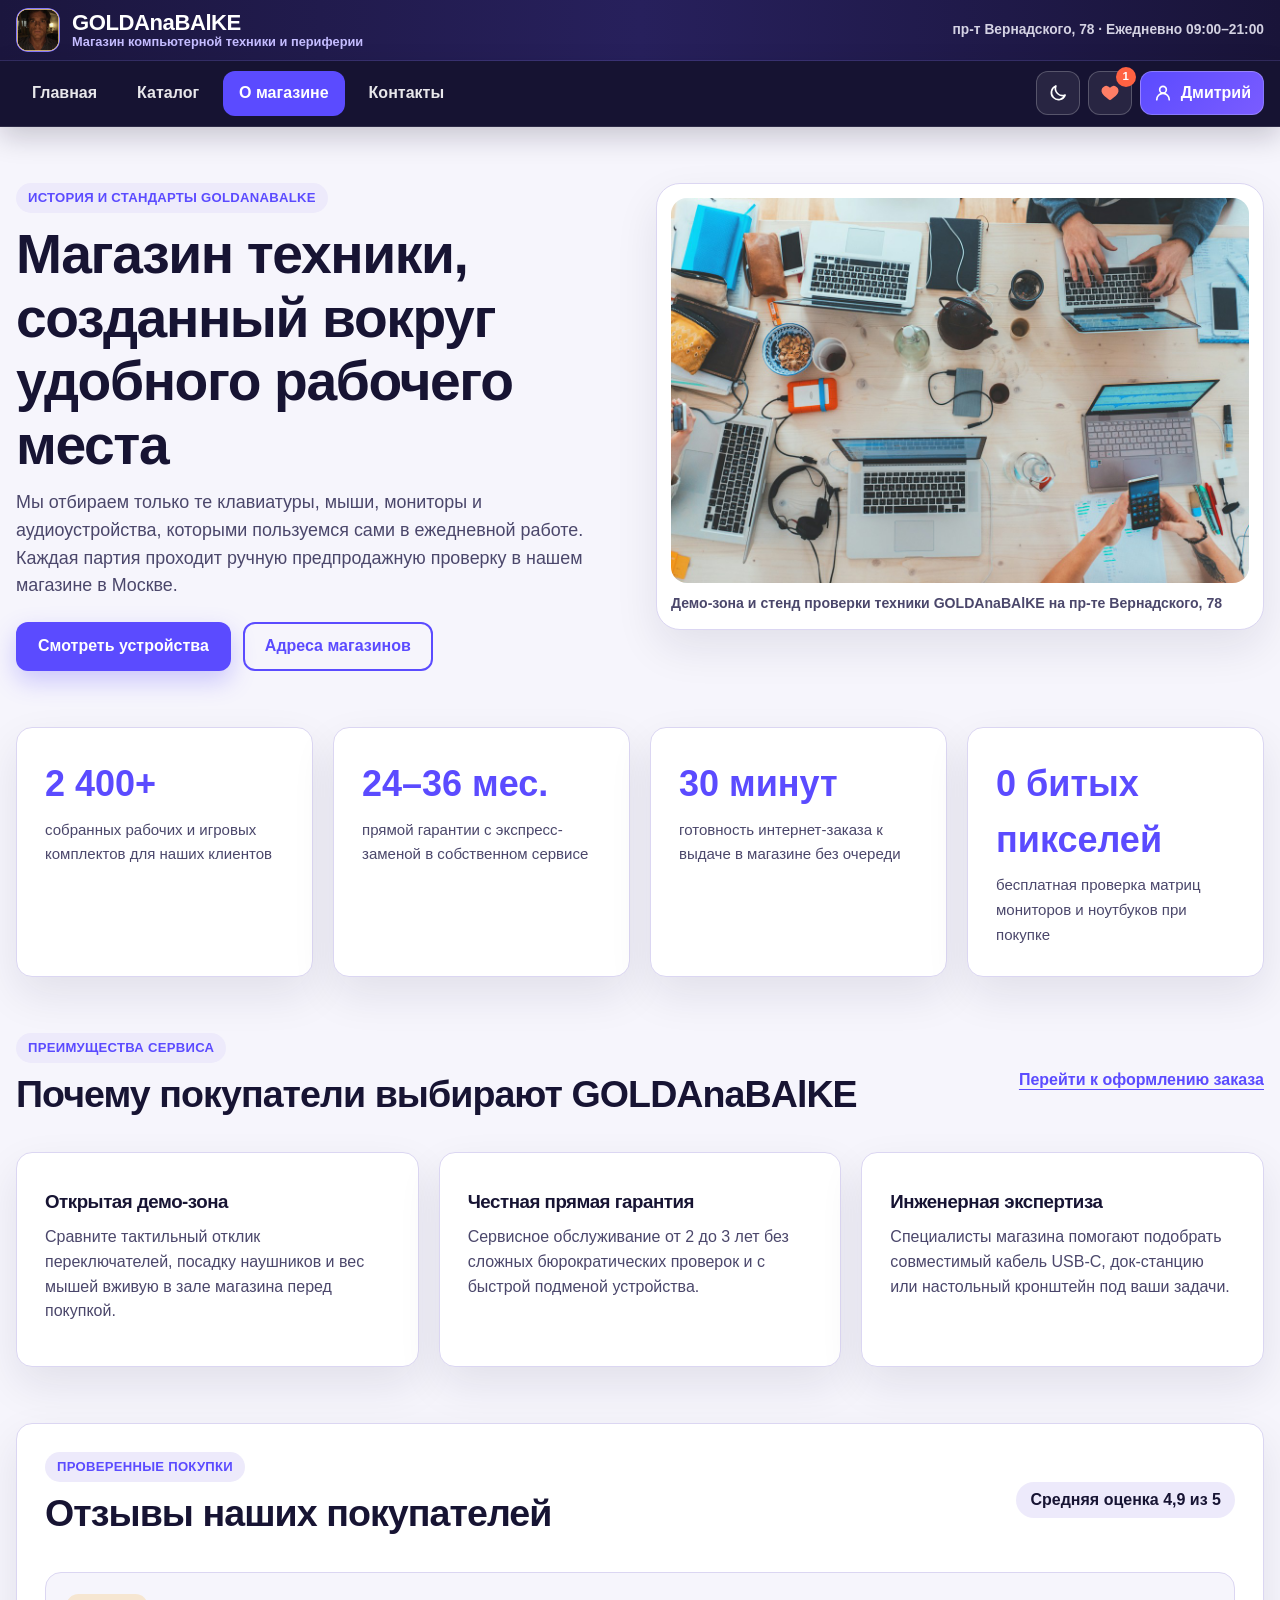
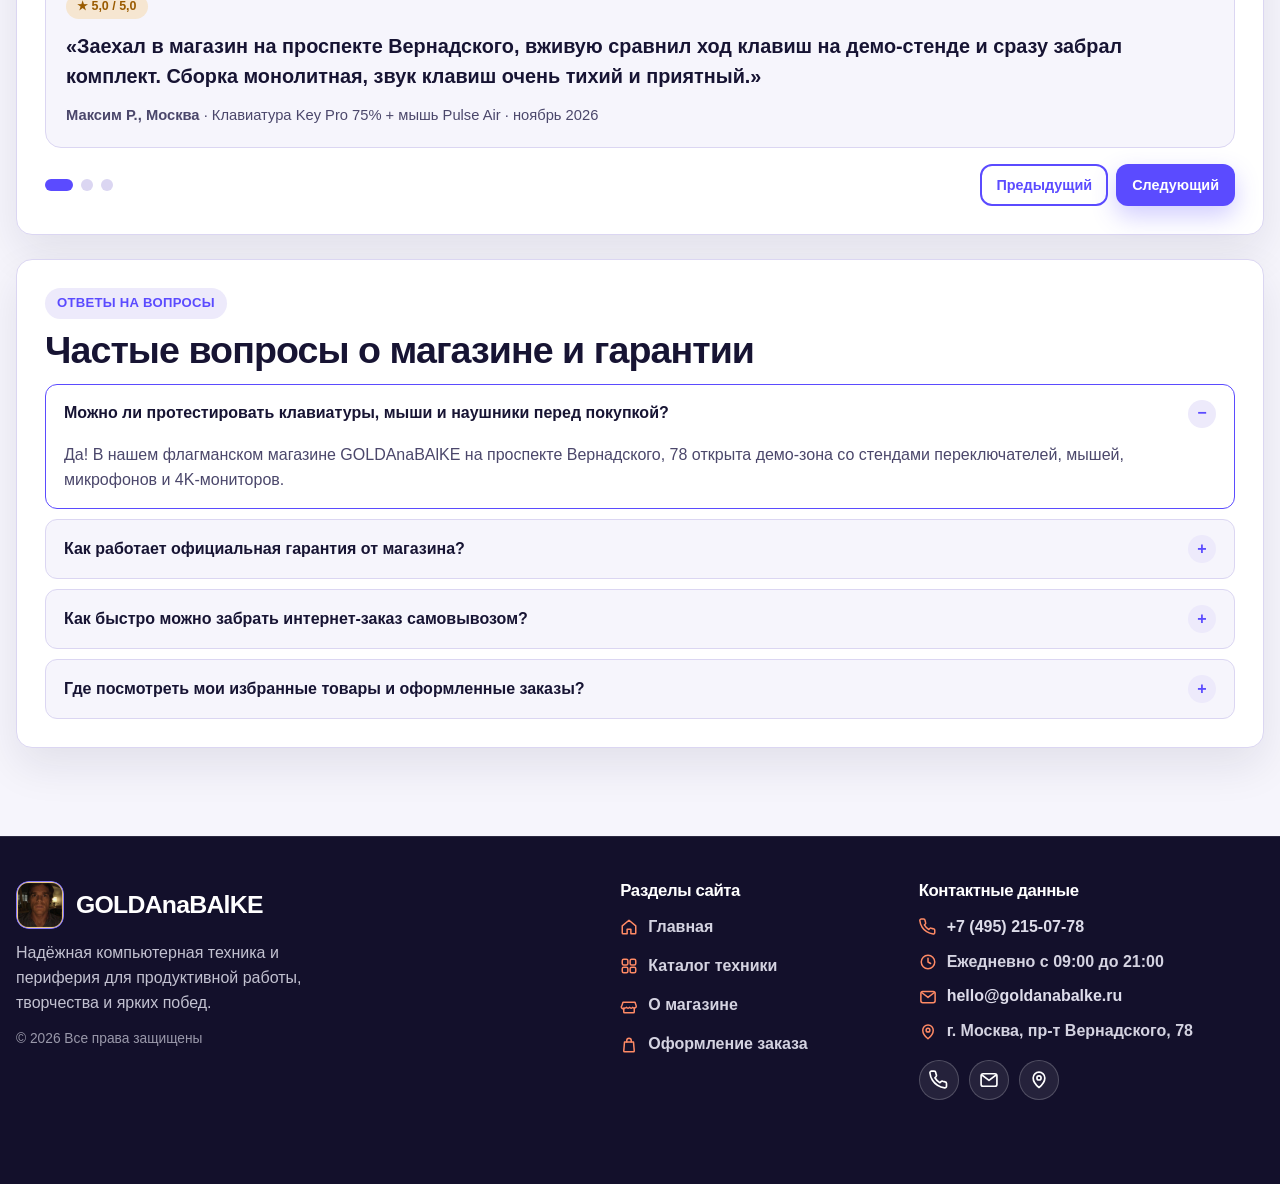
==== commit af7ba52b: "feat: rebrand store to GOLDAnaBAlKE and refine header, cabinet, footer and features" ====
--- a/about.html
+++ b/about.html
@@ -3,9 +3,9 @@
 <head>
   <meta charset="UTF-8">
   <meta name="viewport" content="width=device-width, initial-scale=1.0">
-  <meta name="description" content="О магазине VoltMirea: демо-зона техники у кампуса МИРЭА, стандарты проверки, официальная гарантия, отзывы покупателей и частые вопросы.">
-  <title>О магазине — VoltMirea</title>
-  <script>document.documentElement.dataset.theme=localStorage.getItem('voltmirea-theme')||'light';</script>
+  <meta name="description" content="О магазине GOLDAnaBAlKE: демо-зона техники в Москве, стандарты проверки, официальная гарантия, отзывы покупателей и частые вопросы.">
+  <title>О магазине — GOLDAnaBAlKE</title>
+  <script>document.documentElement.dataset.theme=localStorage.getItem('goldanabalke-theme')||'light';</script>
   <link rel="stylesheet" href="css/style.css">
   <link rel="stylesheet" href="css/responsive.css">
 </head>
@@ -18,14 +18,14 @@
     <section class="container section-block" aria-labelledby="about-title">
       <div class="product-hero-grid">
         <div>
-          <span class="eyebrow-tag">История и стандарты VoltMirea</span>
+          <span class="eyebrow-tag">История и стандарты GOLDAnaBAlKE</span>
           <h1 class="page-h1" id="about-title">Магазин техники, созданный вокруг удобного рабочего места</h1>
           <p class="lead-paragraph">
-            Мы отбираем только те клавиатуры, мыши, мониторы и аудиоустройства, за которыми сами пишем код, монтируем видео и учимся каждый день. Каждая партия проходит ручную проверку в нашем шоуруме в Москве.
+            Мы отбираем только те клавиатуры, мыши, мониторы и аудиоустройства, которыми пользуемся сами в ежедневной работе. Каждая партия проходит ручную предпродажную проверку в нашем магазине в Москве.
           </p>
           <div class="hero-cta-row">
             <a class="btn-volt btn-volt--primary" href="catalog.html">Смотреть устройства</a>
-            <a class="btn-volt btn-volt--outline" href="contacts.html">Адреса шоурумов</a>
+            <a class="btn-volt btn-volt--outline" href="contacts.html">Адреса магазинов</a>
           </div>
         </div>
 
@@ -36,12 +36,12 @@
               src="images/store-showroom-800.jpg"
               srcset="images/store-showroom-480.jpg 480w, images/store-showroom-800.jpg 800w, images/store-showroom-1200.jpg 1200w"
               sizes="(max-width: 1023px) 92vw, 560px"
-              alt="Команда инженеров и консультантов VoltMirea тестирует ноутбуки и периферию за общим столом"
+              alt="Команда специалистов GOLDAnaBAlKE тестирует ноутбуки и компьютерную периферию в зале магазина"
               width="1200"
               height="800"
             >
           </picture>
-          <figcaption>Демо-зона и инженерный стенд проверки девайсов VoltMirea на пр-те Вернадского, 78</figcaption>
+          <figcaption>Демо-зона и стенд проверки техники GOLDAnaBAlKE на пр-те Вернадского, 78</figcaption>
         </figure>
       </div>
     </section>
@@ -51,7 +51,7 @@
       <div class="stats-four-grid">
         <div class="stat-tile">
           <strong>2 400+</strong>
-          <span>собранных рабочих сетапов для студентов и IT-специалистов</span>
+          <span>собранных рабочих и игровых комплектов для наших клиентов</span>
         </div>
         <div class="stat-tile">
           <strong>24–36 мес.</strong>
@@ -59,11 +59,11 @@
         </div>
         <div class="stat-tile">
           <strong>30 минут</strong>
-          <span>готовность интернет-заказа к выдаче в шоуруме без очереди</span>
+          <span>готовность интернет-заказа к выдаче в магазине без очереди</span>
         </div>
         <div class="stat-tile">
           <strong>0 битых пикселей</strong>
-          <span>бесплатная проверка матриц мониторов и ноутбуков при выдаче</span>
+          <span>бесплатная проверка матриц мониторов и ноутбуков при покупке</span>
         </div>
       </div>
     </section>
@@ -72,23 +72,23 @@
       <div class="section-header-split">
         <div>
           <span class="eyebrow-tag">Преимущества сервиса</span>
-          <h2 class="section-h2" id="why-title">Почему покупатели выбирают VoltMirea</h2>
+          <h2 class="section-h2" id="why-title">Почему покупатели выбирают GOLDAnaBAlKE</h2>
         </div>
-        <a class="text-arrow-link" href="order.html">Рассчитать заказ со скидкой</a>
+        <a class="text-arrow-link" href="order.html">Перейти к оформлению заказа</a>
       </div>
 
       <div class="pillars-grid">
         <article class="pillar-card">
           <h3>Открытая демо-зона</h3>
-          <p>Сравните тактильный отклик переключателей, посадку наушников и вес мышей вживую перед покупкой.</p>
+          <p>Сравните тактильный отклик переключателей, посадку наушников и вес мышей вживую в зале магазина перед покупкой.</p>
         </article>
         <article class="pillar-card">
-          <h3>Бонусная система МИРЭА</h3>
-          <p>Постоянная скидка 10% по студенческому билету и начисление 5% бонусами на счёт в Личном кабинете.</p>
+          <h3>Честная прямая гарантия</h3>
+          <p>Сервисное обслуживание от 2 до 3 лет без сложных бюрократических проверок и с быстрой подменой устройства.</p>
         </article>
         <article class="pillar-card">
-          <h3>Поддержка экспертов</h3>
-          <p>Живые консультанты в чате и шоуруме помогают подобрать совместимый кабель USB-C, хаб или кронштейн без навязывания.</p>
+          <h3>Инженерная экспертиза</h3>
+          <p>Специалисты магазина помогают подобрать совместимый кабель USB-C, док-станцию или настольный кронштейн под ваши задачи.</p>
         </article>
       </div>
     </section>
--- a/css/style.css
+++ b/css/style.css
@@ -216,9 +216,10 @@
 }
 
 .topbar {
-  background: linear-gradient(90deg, #ffb84d 0%, #ff7d54 100%);
-  color: #161332;
+  background: linear-gradient(90deg, #1b163e 0%, #27205c 50%, #191439 100%);
+  color: #f4f3ff;
   padding-block: 10px;
+  border-bottom: 1px solid rgba(160, 148, 255, 0.18);
 }
 
 .topbar__inner {
@@ -232,13 +233,14 @@
   display: inline-flex;
   align-items: center;
   gap: 12px;
-  color: #161332 !important;
+  color: #ffffff !important;
 }
 
 .brand-link__logo {
-  width: 42px;
-  height: 42px;
+  width: 44px;
+  height: 44px;
   border-radius: 12px;
+  object-fit: cover;
   flex-shrink: 0;
 }
 
@@ -251,19 +253,20 @@
 .brand-link__name {
   font-size: 1.38rem;
   font-weight: 800;
-  letter-spacing: -0.03em;
+  letter-spacing: -0.02em;
 }
 
 .brand-link__sub {
   font-size: 0.8rem;
-  font-weight: 700;
-  opacity: 0.85;
+  font-weight: 600;
+  color: #c4bcff;
 }
 
 .topbar__info {
   margin: 0;
   font-size: 0.86rem;
-  font-weight: 700;
+  font-weight: 600;
+  color: rgba(244, 243, 255, 0.85);
 }
 
 .main-navbar {
@@ -1530,9 +1533,10 @@
 }
 
 .footer-logo-row__graphic {
-  width: 46px;
-  height: 46px;
+  width: 48px;
+  height: 48px;
   border-radius: 13px;
+  object-fit: cover;
   flex-shrink: 0;
 }
 
@@ -1811,10 +1815,10 @@
   align-items: center;
   gap: 9px;
   min-height: 48px;
-  padding: 6px 14px 6px 8px;
+  padding: 6px 15px 6px 8px;
   border-radius: 999px;
-  border: 1px solid rgba(255, 255, 255, 0.24);
-  background: linear-gradient(135deg, #211b4e 0%, #ff6242 140%);
+  border: 1px solid rgba(255, 211, 122, 0.35);
+  background: linear-gradient(135deg, #1b1640 0%, #3d308c 100%);
   color: #ffffff;
   box-shadow: 0 14px 32px rgba(22, 19, 50, 0.34);
   opacity: 0;
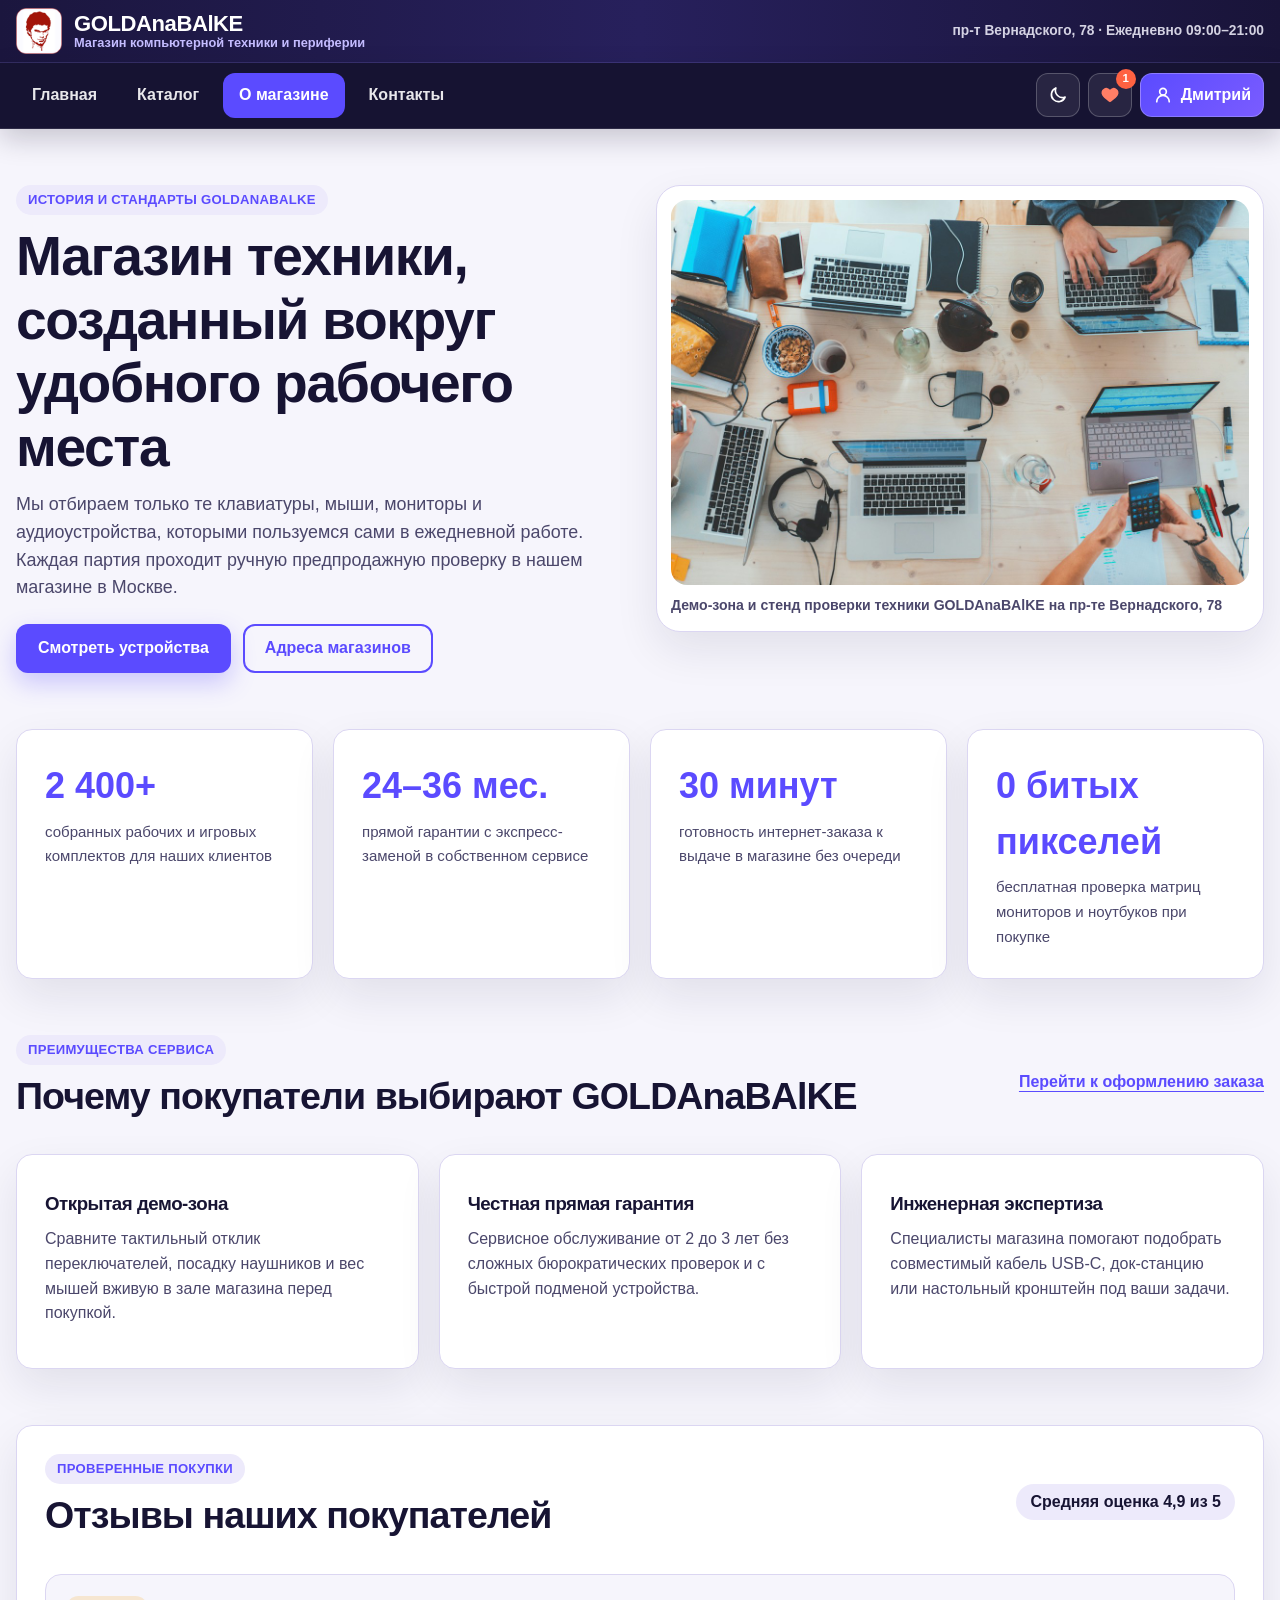
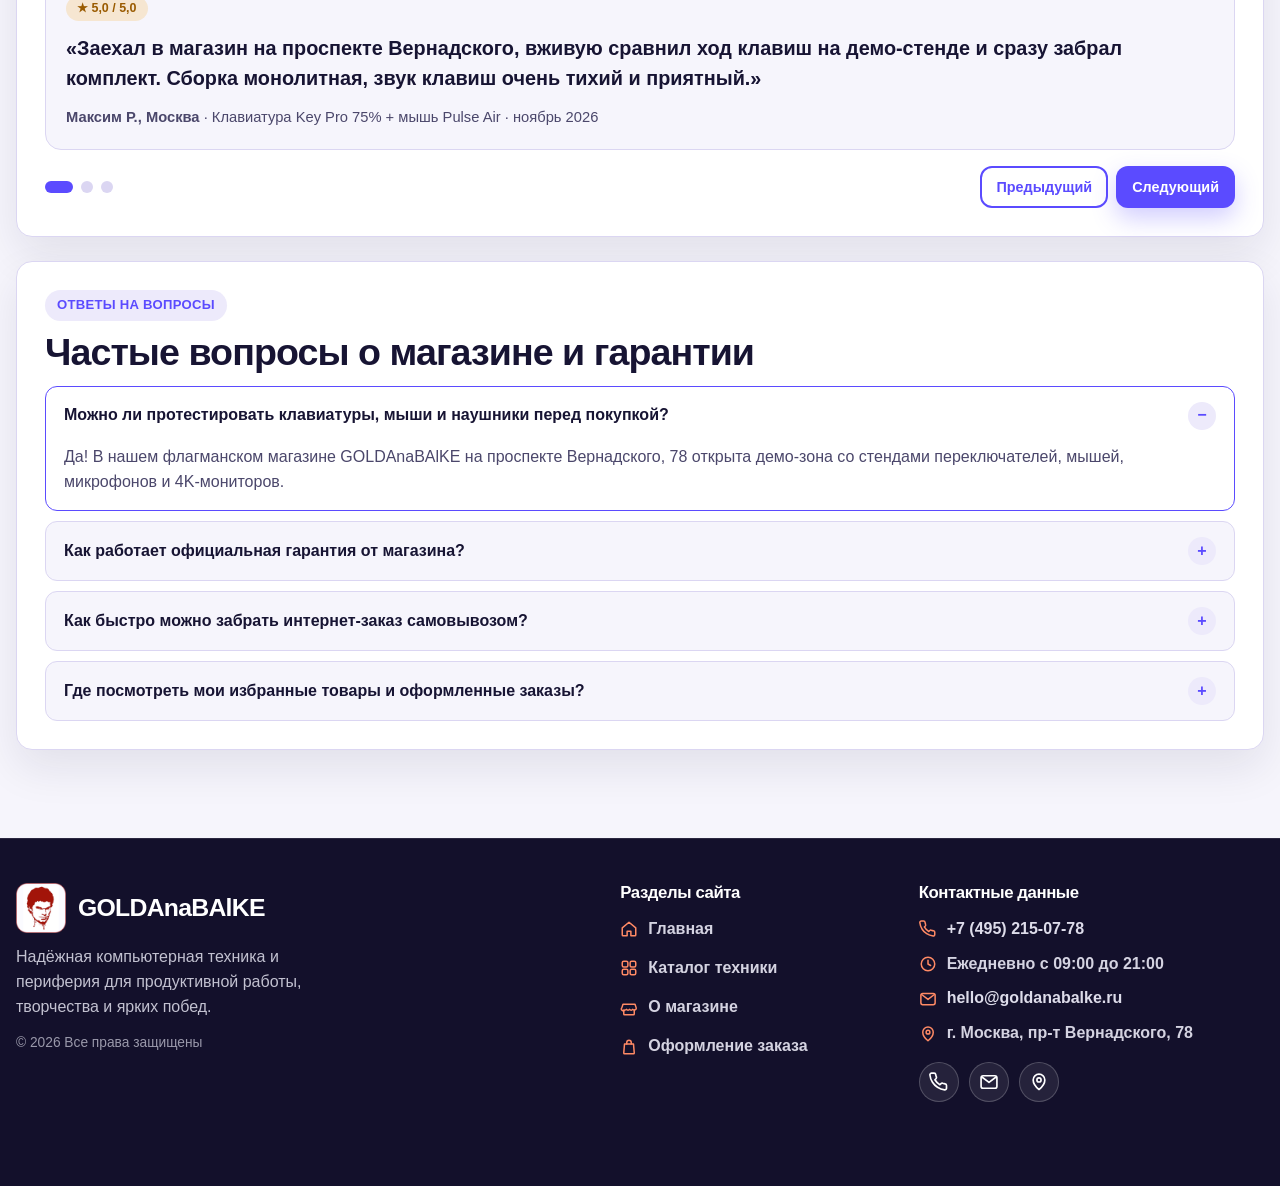
==== commit c2a558d8: "fix: bust browser and CDN cache for updated stencil logo and scripts" ====
--- a/about.html
+++ b/about.html
@@ -6,8 +6,8 @@
   <meta name="description" content="О магазине GOLDAnaBAlKE: демо-зона техники в Москве, стандарты проверки, официальная гарантия, отзывы покупателей и частые вопросы.">
   <title>О магазине — GOLDAnaBAlKE</title>
   <script>document.documentElement.dataset.theme=localStorage.getItem('goldanabalke-theme')||'light';</script>
-  <link rel="stylesheet" href="css/style.css">
-  <link rel="stylesheet" href="css/responsive.css">
+  <link rel="stylesheet" href="css/style.css?v=4">
+  <link rel="stylesheet" href="css/responsive.css?v=4">
 </head>
 <body data-page="about">
   <a class="skip-link" href="#main-content">Перейти к основному содержимому</a>
@@ -103,8 +103,8 @@
 
   <script src="js/vendor/react.production.min.js"></script>
   <script src="js/vendor/react-dom.production.min.js"></script>
-  <script src="js/logic.js"></script>
-  <script src="js/components-shell.js"></script>
-  <script src="js/components-pages.js"></script>
+  <script src="js/logic.js?v=4"></script>
+  <script src="js/components-shell.js?v=4"></script>
+  <script src="js/components-pages.js?v=4"></script>
 </body>
 </html>
--- a/css/style.css
+++ b/css/style.css
@@ -237,10 +237,9 @@
 }
 
 .brand-link__logo {
-  width: 44px;
-  height: 44px;
-  border-radius: 12px;
-  object-fit: cover;
+  width: 46px;
+  height: 46px;
+  object-fit: contain;
   flex-shrink: 0;
 }
 
@@ -1533,10 +1532,9 @@
 }
 
 .footer-logo-row__graphic {
-  width: 48px;
-  height: 48px;
-  border-radius: 13px;
-  object-fit: cover;
+  width: 50px;
+  height: 50px;
+  object-fit: contain;
   flex-shrink: 0;
 }
 
